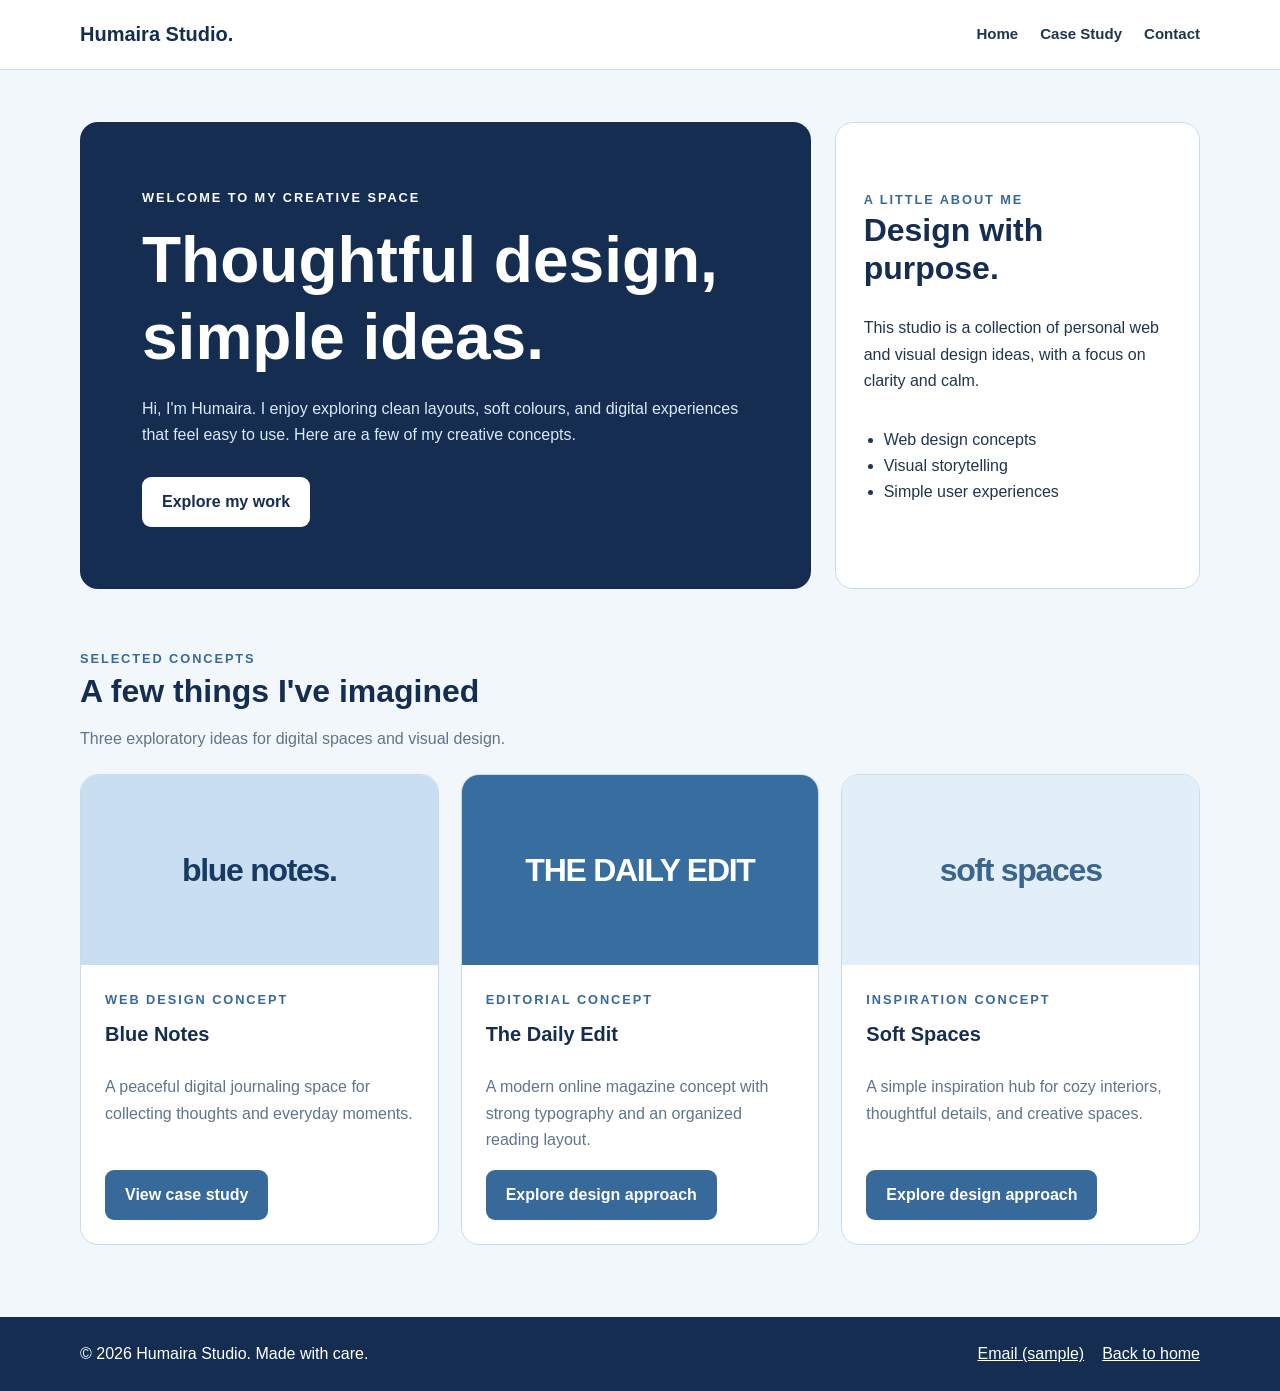
==== index.html @ a4e41b0d "Initial commit - Humaira Studio" ====
<!DOCTYPE html>
<html lang="en">
<head>
  <meta charset="UTF-8">
  <meta name="viewport" content="width=device-width, initial-scale=1.0">
  <meta name="description" content="Humaira Studio — a portfolio of creative digital design concepts.">
  <title>Humaira Studio | Home</title>
  <link rel="stylesheet" href="css/style.css">
</head>
<body>
  <header class="site-header">
    <div class="container header-inner">
      <a class="brand" href="index.html">Humaira Studio.</a>
      <nav class="site-nav" aria-label="Main navigation">
        <a href="index.html" aria-current="page">Home</a>
        <a href="detail.html">Case Study</a>
        <a href="#contact">Contact</a>
      </nav>
    </div>
  </header>
  <main class="container">
    <section class="hero-grid" aria-label="Introduction">
      <div class="spotlight">
        <span class="eyebrow">Welcome to my creative space</span>
        <h1>Thoughtful design, simple ideas.</h1>
        <p>Hi, I'm Humaira. I enjoy exploring clean layouts, soft colours, and digital experiences that feel easy to use. Here are a few of my creative concepts.</p>
        <a class="button light" href="#work">Explore my work</a>
      </div>
      <aside class="sidebar">
        <span class="eyebrow">A little about me</span>
        <h2>Design with purpose.</h2>
        <p>This studio is a collection of personal web and visual design ideas, with a focus on clarity and calm.</p>
        <ul>
          <li>Web design concepts</li>
          <li>Visual storytelling</li>
          <li>Simple user experiences</li>
        </ul>
      </aside>
    </section>
    <section id="work" aria-labelledby="work-title">
      <div class="section-heading">
        <span class="eyebrow">Selected concepts</span>
        <h2 id="work-title">A few things I've imagined</h2>
        <p class="muted">Three exploratory ideas for digital spaces and visual design.</p>
      </div>
      <div class="cards-gallery">
        <article class="card">
          <div class="art art-one" role="img" aria-label="Blue Notes concept graphic">blue notes.</div>
          <div class="card-content"><span class="eyebrow">Web design concept</span><h3>Blue Notes</h3><p>A peaceful digital journaling space for collecting thoughts and everyday moments.</p><a class="button" href="detail.html">View case study</a></div>
        </article>
        <article class="card">
          <div class="art art-two" role="img" aria-label="The Daily Edit concept graphic">THE DAILY EDIT</div>
          <div class="card-content"><span class="eyebrow">Editorial concept</span><h3>The Daily Edit</h3><p>A modern online magazine concept with strong typography and an organized reading layout.</p><a class="button" href="detail.html">Explore design approach</a></div>
        </article>
        <article class="card">
          <div class="art art-three" role="img" aria-label="Soft Spaces concept graphic">soft spaces</div>
          <div class="card-content"><span class="eyebrow">Inspiration concept</span><h3>Soft Spaces</h3><p>A simple inspiration hub for cozy interiors, thoughtful details, and creative spaces.</p><a class="button" href="detail.html">Explore design approach</a></div>
        </article>
      </div>
    </section>
  </main>
  <footer class="site-footer" id="contact"><div class="container footer-inner"><span>© 2026 Humaira Studio. Made with care.</span><div class="footer-links"><a href="mailto:humairastudio@example.com">Email (sample)</a><a href="index.html">Back to home</a></div></div></footer>
</body>
</html>
---- css/style.css ----
/* =========================
   VARIABLES
========================= */

:root {
    --navy: #142d50;
    --blue: #37699b;
    --sky: #d9e9f7;
    --ice: #f2f7fc;
    --white: #fff;
    --ink: #20354d;
    --muted: #61748a;
    --line: #c9dbea;
    --radius: 18px;
}

/* =========================
   GENERAL STYLES
========================= */

* {
    box-sizing: border-box;
}

html {
    scroll-behavior: smooth;
}

body {
    margin: 0;
    font-family: Arial, Helvetica, sans-serif;
    color: var(--ink);
    background: var(--ice);
    line-height: 1.65;
}

a {
    color: inherit;
}

a:focus-visible {
    outline: 3px solid var(--blue);
    outline-offset: 4px;
}

.container {
    width: min(1120px, calc(100% - 40px));
    margin: auto;
}

/* =========================
   HEADER AND NAVIGATION
========================= */

.site-header {
    background: var(--white);
    border-bottom: 1px solid var(--line);
}

.header-inner {
    display: flex;
    justify-content: space-between;
    align-items: center;
    gap: 20px;
    flex-wrap: wrap;
    padding: 18px 0;
}

.brand {
    font-size: 1.25rem;
    font-weight: 800;
    text-decoration: none;
    color: var(--navy);
}

.site-nav {
    display: flex;
    gap: 22px;
    flex-wrap: wrap;
}

.site-nav a {
    text-decoration: none;
    font-weight: 600;
    font-size: 0.94rem;
}

.site-nav a:hover,
.text-link:hover {
    color: var(--blue);
}

/* =========================
   MAIN CONTENT
========================= */

main {
    padding: 52px 0 72px;
}

.eyebrow {
    font-size: 0.8rem;
    text-transform: uppercase;
    letter-spacing: 0.15em;
    font-weight: 800;
    color: var(--blue);
}

h1,
h2,
h3 {
    line-height: 1.2;
    color: var(--navy);
}

h1 {
    font-size: clamp(2.3rem, 5vw, 4.3rem);
    margin: 12px 0 20px;
}

h2 {
    font-size: 2rem;
    margin: 0 0 12px;
}

h3 {
    font-size: 1.25rem;
    margin: 12px 0;
}

.lead {
    font-size: 1.1rem;
    color: var(--muted);
    max-width: 650px;
}

/* =========================
   HERO SECTION
========================= */

.hero-grid,
.content-grid {
    display: grid;
    grid-template-columns: 1fr;
    gap: 24px;
}

.spotlight {
    background: var(--navy);
    color: white;
    border-radius: var(--radius);
    padding: clamp(30px, 5vw, 62px);
}

.spotlight h1,
.spotlight .eyebrow {
    color: white;
}

.spotlight p {
    color: #d9e9f7;
}

/* =========================
   SIDEBAR
========================= */

.sidebar,
.card,
.article-body,
.metadata {
    background: white;
    border: 1px solid var(--line);
    border-radius: var(--radius);
    padding: 28px;
}

.sidebar {
    display: flex;
    flex-direction: column;
    justify-content: center;
}

.sidebar ul {
    padding-left: 20px;
}

/* =========================
   BUTTONS
========================= */

.button {
    display: inline-block;
    text-decoration: none;
    border-radius: 9px;
    background: var(--blue);
    color: white;
    padding: 12px 20px;
    font-weight: 700;
    margin-top: 12px;
}

.button:hover {
    background: var(--navy);
}

.button.light {
    background: white;
    color: var(--navy);
}

/* =========================
   SECTION HEADINGS
========================= */

.section-heading {
    margin: 56px 0 22px;
}

/* =========================
   CARDS AND GALLERY
========================= */

.cards-gallery {
    display: grid;
    grid-template-columns: repeat(
        auto-fit,
        minmax(280px, 1fr)
    );
    gap: 22px;
}

.card {
    display: flex;
    flex-direction: column;
    overflow: hidden;
    padding: 0;
}

.card-content {
    padding: 24px;
    display: flex;
    flex-direction: column;
    flex: 1;
}

.card p {
    color: var(--muted);
}

.card .button {
    margin-top: auto;
    align-self: flex-start;
}

/* =========================
   CARD ARTWORK
========================= */

.art {
    height: 190px;
    display: flex;
    align-items: center;
    justify-content: center;
    padding: 20px;
    text-align: center;
    font-size: 2rem;
    font-weight: 800;
    letter-spacing: -0.04em;
}

.art-one {
    background: #c9dff1;
    color: #173a65;
}

.art-two {
    background: #386d9f;
    color: white;
}

.art-three {
    background: #e2eef8;
    color: #3b658d;
}

/* =========================
   DETAIL PAGES
========================= */

.detail-hero {
    margin-bottom: 30px;
}

.content-grid {
    gap: 24px;
}

.article-body section + section {
    margin-top: 34px;
}

.feature-visual {
    min-height: 260px;
    border-radius: 14px;
    background: #d6e8f7;
    display: flex;
    justify-content: center;
    align-items: center;
    text-align: center;
    color: var(--navy);
    font-size: 2.5rem;
    font-weight: 800;
    padding: 24px;
    margin: 24px 0;
}

/* =========================
   PROJECT METADATA
========================= */

.metadata dl {
    margin: 0;
}

.metadata dt {
    font-weight: 800;
    color: var(--navy);
    margin-top: 18px;
}

.metadata dd {
    margin: 3px 0 0;
    color: var(--muted);
}

/* =========================
   FOOTER
========================= */

.site-footer {
    background: var(--navy);
    color: white;
}

.footer-inner {
    display: flex;
    align-items: center;
    justify-content: space-between;
    gap: 16px;
    flex-wrap: wrap;
    padding: 24px 0;
}

.footer-inner a {
    color: white;
}

.footer-links {
    display: flex;
    gap: 18px;
}

/* =========================
   UTILITY CLASSES
========================= */

.muted {
    color: var(--muted);
}

/* =========================
   TABLET AND DESKTOP
========================= */

@media (min-width: 768px) {

    .hero-grid {
        grid-template-columns: 2fr 1fr;
    }

    .content-grid {
        grid-template-columns: 3fr 1fr;
    }

}

/* =========================
   MOBILE DEVICES
========================= */

@media (max-width: 767px) {

    main {
        padding: 30px 0 48px;
    }

    .header-inner {
        align-items: flex-start;
    }

    .site-nav {
        gap: 14px;
    }

    .spotlight {
        padding: 30px;
    }

    .sidebar,
    .article-body,
    .metadata {
        padding: 22px;
    }

    .section-heading {
        margin-top: 40px;
    }

}
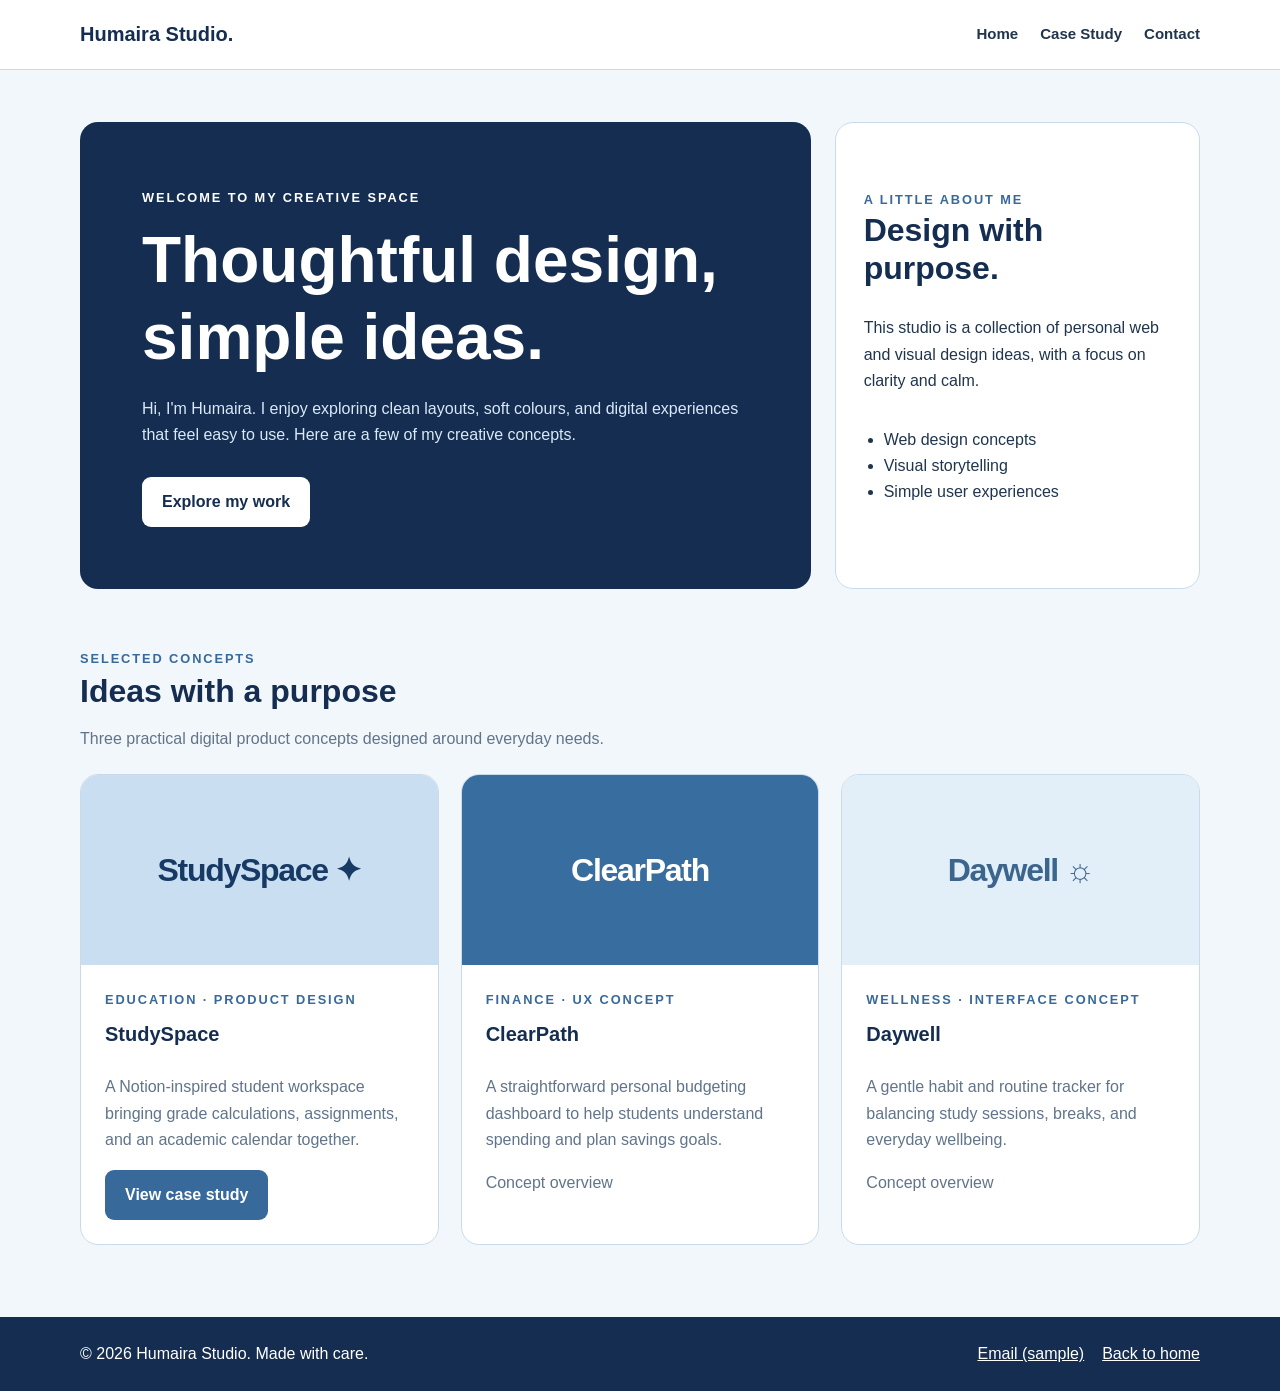
==== commit 1763b1e4: "Update portfolio projects to match Figma" ====
--- a/index.html
+++ b/index.html
@@ -1,3 +1,4 @@
+
 <!DOCTYPE html>
 <html lang="en">
 <head>
@@ -18,6 +19,7 @@
       </nav>
     </div>
   </header>
+
   <main class="container">
     <section class="hero-grid" aria-label="Introduction">
       <div class="spotlight">
@@ -26,6 +28,7 @@
         <p>Hi, I'm Humaira. I enjoy exploring clean layouts, soft colours, and digital experiences that feel easy to use. Here are a few of my creative concepts.</p>
         <a class="button light" href="#work">Explore my work</a>
       </div>
+
       <aside class="sidebar">
         <span class="eyebrow">A little about me</span>
         <h2>Design with purpose.</h2>
@@ -37,28 +40,65 @@
         </ul>
       </aside>
     </section>
+
     <section id="work" aria-labelledby="work-title">
       <div class="section-heading">
         <span class="eyebrow">Selected concepts</span>
-        <h2 id="work-title">A few things I've imagined</h2>
-        <p class="muted">Three exploratory ideas for digital spaces and visual design.</p>
+        <h2 id="work-title">Ideas with a purpose</h2>
+        <p class="muted">Three practical digital product concepts designed around everyday needs.</p>
       </div>
+
       <div class="cards-gallery">
+        <!-- StudySpace -->
         <article class="card">
-          <div class="art art-one" role="img" aria-label="Blue Notes concept graphic">blue notes.</div>
-          <div class="card-content"><span class="eyebrow">Web design concept</span><h3>Blue Notes</h3><p>A peaceful digital journaling space for collecting thoughts and everyday moments.</p><a class="button" href="detail.html">View case study</a></div>
+          <div class="art art-one" role="img" aria-label="StudySpace student productivity concept graphic">
+            StudySpace ✦
+          </div>
+          <div class="card-content">
+            <span class="eyebrow">Education · Product design</span>
+            <h3>StudySpace</h3>
+            <p>A Notion-inspired student workspace bringing grade calculations, assignments, and an academic calendar together.</p>
+            <a class="button" href="detail.html">View case study</a>
+          </div>
         </article>
+
+        <!-- ClearPath -->
         <article class="card">
-          <div class="art art-two" role="img" aria-label="The Daily Edit concept graphic">THE DAILY EDIT</div>
-          <div class="card-content"><span class="eyebrow">Editorial concept</span><h3>The Daily Edit</h3><p>A modern online magazine concept with strong typography and an organized reading layout.</p><a class="button" href="detail.html">Explore design approach</a></div>
+          <div class="art art-two" role="img" aria-label="ClearPath personal budgeting concept graphic">
+            ClearPath
+          </div>
+          <div class="card-content">
+            <span class="eyebrow">Finance · UX concept</span>
+            <h3>ClearPath</h3>
+            <p>A straightforward personal budgeting dashboard to help students understand spending and plan savings goals.</p>
+            <span class="muted">Concept overview</span>
+          </div>
         </article>
+
+        <!-- Daywell -->
         <article class="card">
-          <div class="art art-three" role="img" aria-label="Soft Spaces concept graphic">soft spaces</div>
-          <div class="card-content"><span class="eyebrow">Inspiration concept</span><h3>Soft Spaces</h3><p>A simple inspiration hub for cozy interiors, thoughtful details, and creative spaces.</p><a class="button" href="detail.html">Explore design approach</a></div>
+          <div class="art art-three" role="img" aria-label="Daywell habit and routine tracking concept graphic">
+            Daywell ☼
+          </div>
+          <div class="card-content">
+            <span class="eyebrow">Wellness · Interface concept</span>
+            <h3>Daywell</h3>
+            <p>A gentle habit and routine tracker for balancing study sessions, breaks, and everyday wellbeing.</p>
+            <span class="muted">Concept overview</span>
+          </div>
         </article>
       </div>
     </section>
   </main>
-  <footer class="site-footer" id="contact"><div class="container footer-inner"><span>© 2026 Humaira Studio. Made with care.</span><div class="footer-links"><a href="mailto:humairastudio@example.com">Email (sample)</a><a href="index.html">Back to home</a></div></div></footer>
+
+  <footer class="site-footer" id="contact">
+    <div class="container footer-inner">
+      <span>© 2026 Humaira Studio. Made with care.</span>
+      <div class="footer-links">
+        <a href="mailto:humairastudio@example.com">Email (sample)</a>
+        <a href="index.html">Back to home</a>
+      </div>
+    </div>
+  </footer>
 </body>
 </html>
